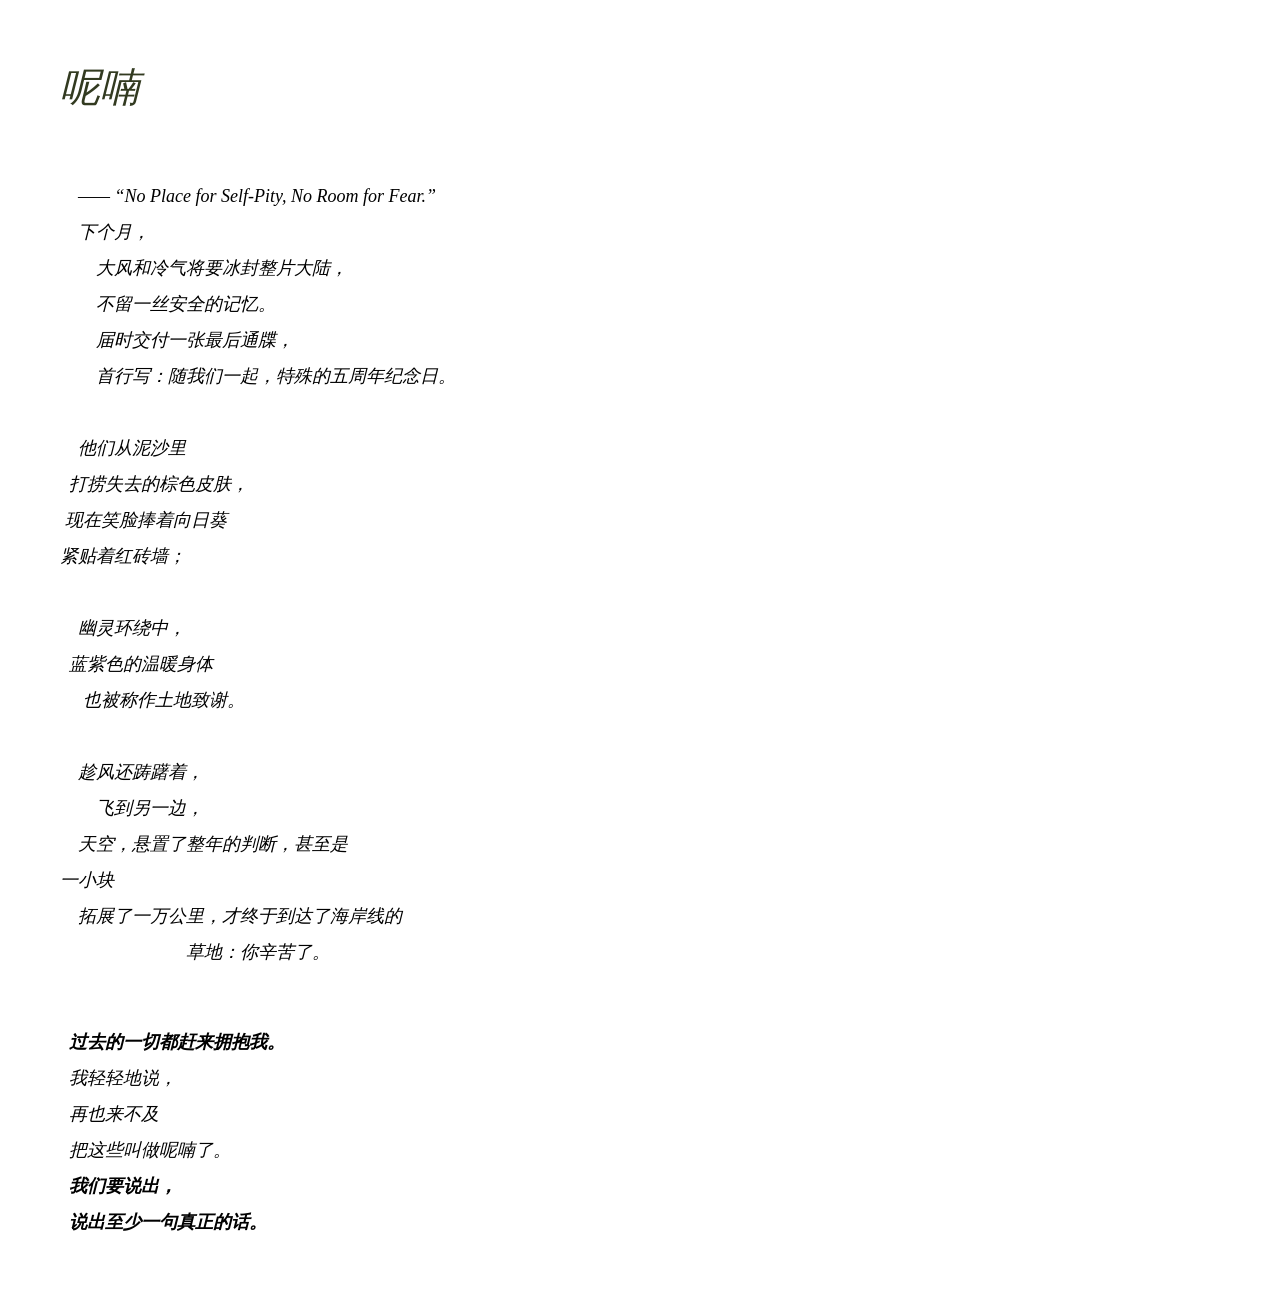
==== mypoem/index.html @ c50275a0 "v0.0.3" ====
<!DOCTYPE html>
<html lang="zh-CN">

<head>
  <meta charset="UTF-8">
  <title>My Poem</title>
  <link rel="stylesheet" href="style.css">
</head>
<body>
  <h1>呢喃</h1>
  <p>
    —— “No Place for Self-Pity, No Room for Fear.”
    下个月，
        大风和冷气将要冰封整片大陆，
        不留一丝安全的记忆。
        届时交付一张最后通牒，
        首行写：随我们一起，特殊的五周年纪念日。

    他们从泥沙里
  打捞失去的棕色皮肤，
 现在笑脸捧着向日葵
紧贴着红砖墙；

    幽灵环绕中，
  蓝紫色的温暖身体
     也被称作土地致谢。

    趁风还踌躇着，
        飞到另一边，
    天空，悬置了整年的判断，甚至是
一小块
    拓展了一万公里，才终于到达了海岸线的
                            草地：你辛苦了。
<p class="ending">
  <span class="emphasis">过去的一切都赶来拥抱我。</span>
  我轻轻地说，
  再也来不及
  把这些叫做呢喃了。
  <span class="emphasis">我们要说出，
  说出至少一句真正的话。</span>
</p>
</body>

</html>
---- mypoem/style.css ----
body {
  background-color: white;
  color: black;
  margin: 60px;
}

h1 {
  /*position: absolute;*/

  font-family: Georgia, serif;
  font-size: 40px;
  font-style: italic;
  font-weight: normal;
  color: rgb(50, 58, 32);

  animation: move 4s ease-out forwards;
}

p {
  font-family: Georgia, serif;
  font-size: 18px;
  line-height: 2;
  font-style: italic;
  white-space: pre-wrap;
  width: fit-content;

}


.emphasis {
  font-weight: bold;
  font-weight: 700;
}
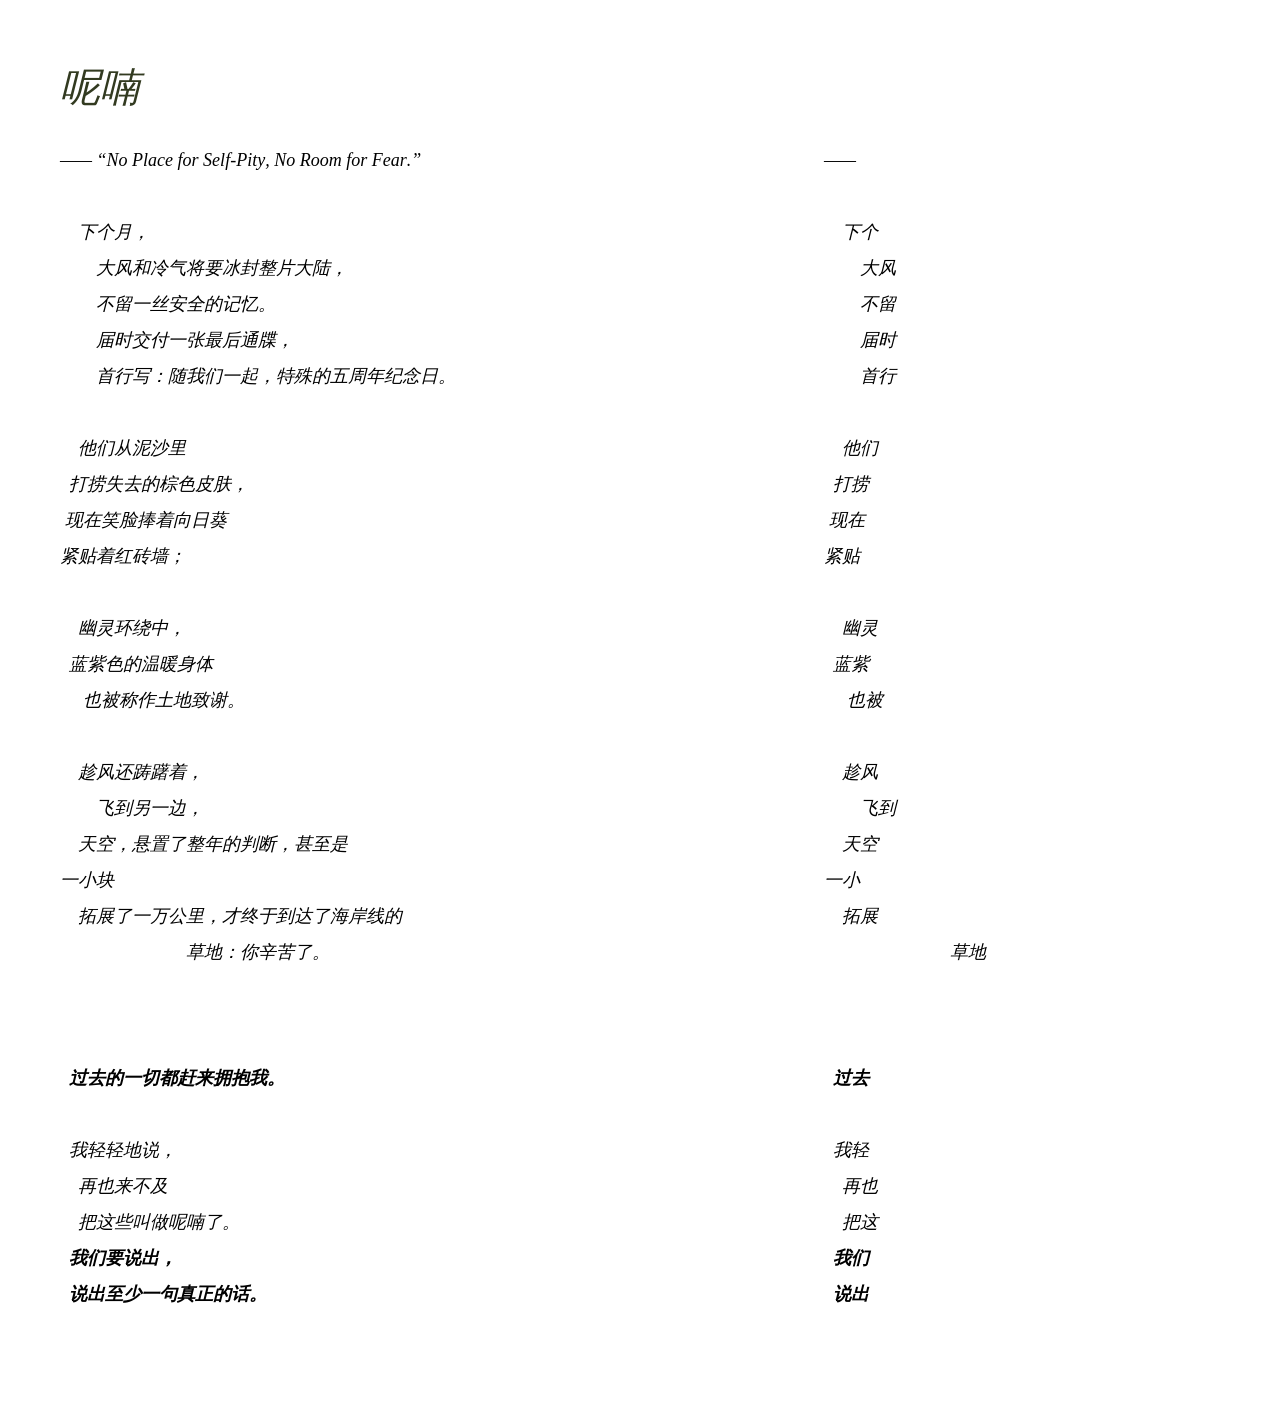
==== commit fe6eb6b2: "v0.0.5" ====
--- a/mypoem/index.html
+++ b/mypoem/index.html
@@ -4,13 +4,15 @@
 
 <head>
   <meta charset="UTF-8">
+  <meta name="viewport" content="width=device-width, initial-scale=1">
   <title>My Poem</title>
   <link rel="stylesheet" href="style.css">
 </head>
 <body>
-  <h1>呢喃</h1>
-  <p>
-    —— “No Place for Self-Pity, No Room for Fear.”
+
+  <h1> 呢喃</h1>
+  <p>—— “No Place for Self-Pity, No Room for Fear.”
+
     下个月，
         大风和冷气将要冰封整片大陆，
         不留一丝安全的记忆。
@@ -32,14 +34,17 @@
 一小块
     拓展了一万公里，才终于到达了海岸线的
                             草地：你辛苦了。
+</p>
 <p class="ending">
   <span class="emphasis">过去的一切都赶来拥抱我。</span>
+
   我轻轻地说，
-  再也来不及
-  把这些叫做呢喃了。
+    再也来不及
+    把这些叫做呢喃了。
   <span class="emphasis">我们要说出，
   说出至少一句真正的话。</span>
 </p>
+  <script src="script.js" defer></script>
 </body>
 
 </html>
--- a/mypoem/style.css
+++ b/mypoem/style.css
@@ -14,7 +14,7 @@
   font-weight: normal;
   color: rgb(50, 58, 32);
 
-  animation: move 4s ease-out forwards;
+
 }
 
 p {
@@ -35,3 +35,40 @@
 
 
 
+
+/* 原诗保持在文档中；移动副本单独绘制，不改变原有排版。 */
+:root {
+  --round-interval: 500ms;
+  --tab-size: 4;
+}
+
+.poem-line {
+  display: block;
+  min-height: 2em;
+  white-space: pre;
+}
+
+.poem-character {
+  display: inline-block;
+  white-space: pre;
+}
+
+.poem-copies {
+  position: absolute;
+  top: 0;
+  left: 0;
+  width: 100%;
+  pointer-events: none;
+  overflow: clip;
+}
+
+.poem-copy {
+  position: absolute;
+  white-space: pre;
+  margin: 0;
+  will-change: transform;
+}
+
+@media (max-width: 700px) {
+  body { margin: 24px; }
+}
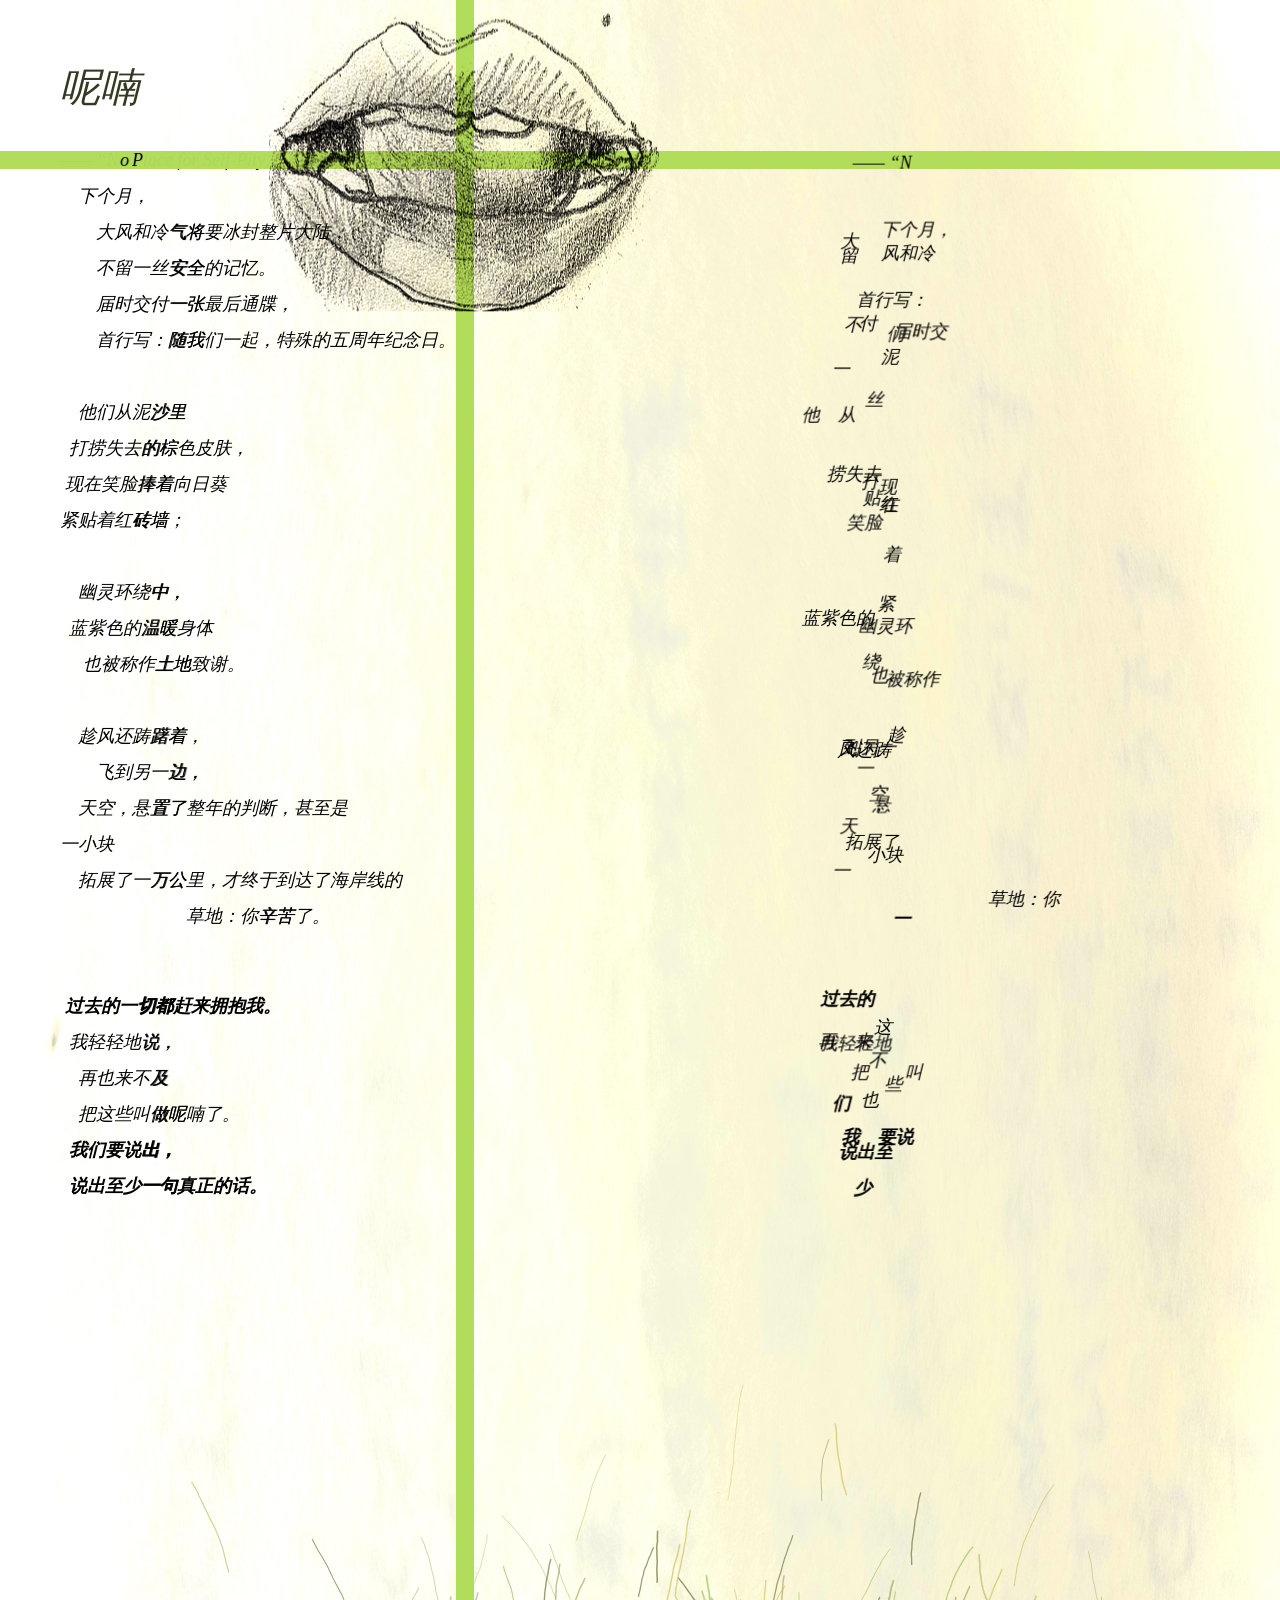
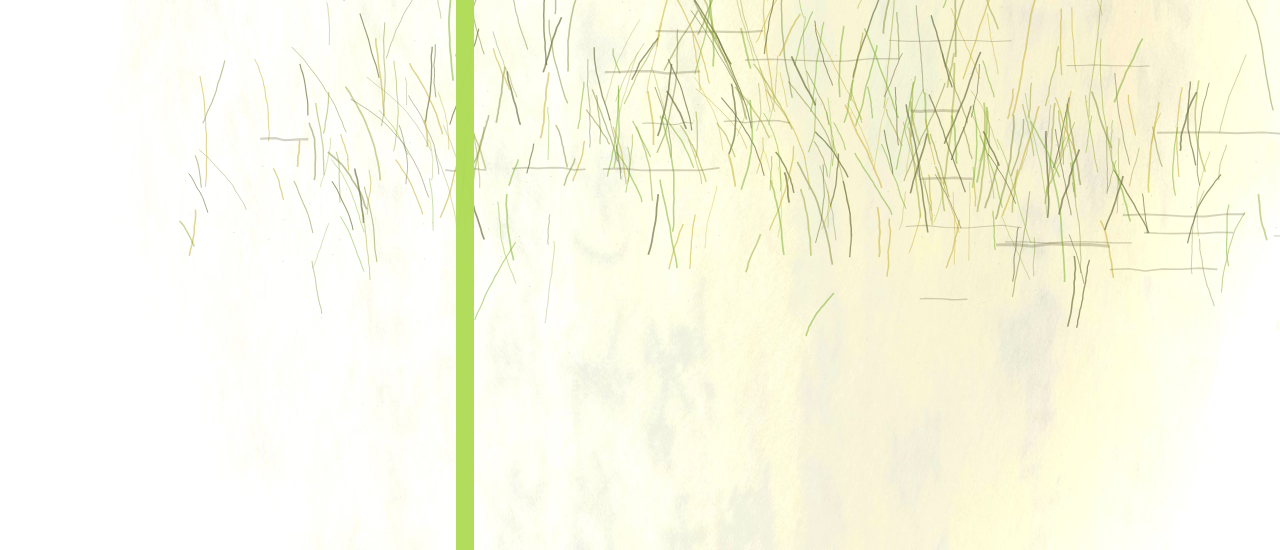
==== commit 8bb71cb8: "v0.0.6" ====
--- a/mypoem/index.html
+++ b/mypoem/index.html
@@ -6,13 +6,12 @@
   <meta charset="UTF-8">
   <meta name="viewport" content="width=device-width, initial-scale=1">
   <title>My Poem</title>
-  <link rel="stylesheet" href="style.css">
+  <link rel="stylesheet" href="style.css?v=20261102-audio-blend-2">
 </head>
 <body>
 
   <h1> 呢喃</h1>
   <p>—— “No Place for Self-Pity, No Room for Fear.”
-
     下个月，
         大风和冷气将要冰封整片大陆，
         不留一丝安全的记忆。
@@ -34,10 +33,7 @@
 一小块
     拓展了一万公里，才终于到达了海岸线的
                             草地：你辛苦了。
-</p>
-<p class="ending">
-  <span class="emphasis">过去的一切都赶来拥抱我。</span>
-
+<p class="ending"> <span class="emphasis">过去的一切都赶来拥抱我。</span>
   我轻轻地说，
     再也来不及
     把这些叫做呢喃了。
@@ -45,6 +41,12 @@
   说出至少一句真正的话。</span>
 </p>
   <script src="script.js" defer></script>
+  <script src="grass.js" defer></script>
+  <script src="score.js" defer></script>
+  <script src="visual-input.js" defer></script>
+  <script src="strings.js" defer></script>
+  <script src="interaction.js" defer></script>
+  <script src="sound.js?v=20261102-audio-blend-2" defer></script>
 </body>
 
 </html>
--- a/mypoem/style.css
+++ b/mypoem/style.css
@@ -1,6 +1,15 @@
+/* 整张背景随整页的宽、高拉伸，包含页面四周和滚动区域。 */
+html {
+  min-height: 100vh;
+  background-color: #fffef2;
+  background-image: url("background.jpg");
+  background-repeat: no-repeat;
+  background-position: center;
+  background-size: 100% 100%;
+}
 
 body {
-  background-color: white;
+  background-color: transparent;
   color: black;
   margin: 60px;
 }
@@ -38,7 +47,7 @@
 
 /* 原诗保持在文档中；移动副本单独绘制，不改变原有排版。 */
 :root {
-  --round-interval: 500ms;
+  --round-interval: 250ms;
   --tab-size: 4;
 }
 
@@ -72,3 +81,91 @@
 @media (max-width: 700px) {
   body { margin: 24px; }
 }
+
+/* 阅读提示竖条：默认 42 BPM，4/4 拍，一次扫描为一小节。 */
+:root {
+  --reader-duration: 5.714285714s;
+}
+.poem-reader {
+  position: absolute;
+  top: 0;
+  left: var(--reader-start, 0px);
+  width: calc(var(--reader-travel, 0px) + var(--reader-width, 18px));
+  min-height: 100vh;
+  overflow: clip;
+  pointer-events: none;
+  z-index: 0;
+}
+.poem-reader::before {
+  content: "";
+  position: absolute;
+  top: 0;
+  bottom: 0;
+  left: 0;
+  width: var(--reader-width, 18px);
+  background-color: #b1dd59f9;
+  animation: poem-reader-scan var(--reader-duration) linear infinite;
+  will-change: transform;
+}
+@keyframes poem-reader-scan {
+  from { transform: translateX(0); }
+  to { transform: translateX(var(--reader-travel, 0px)); }
+}
+
+/* 底层顺序：阅读竖条 → 草地 → 原诗 → 文字副本。 */
+/* 保持 body 与 html 背景处于同一混合上下文，让嘴唇叠到底图上。 */
+.grass-field { z-index: 1; }
+body > p, body > h1 { z-index: 2; }
+.poem-copies { z-index: 3; }
+.poem-sound {
+  position: fixed;
+  top: 0;
+  left: 0;
+  transform: translate(-50%, -50%);
+  z-index: 10;
+  background: transparent;
+  mix-blend-mode: multiply;
+  isolation: auto;
+}
+/* 整个嘴唇按钮作为一个图层，与下方页面正片叠底。 */
+.poem-sound button, .poem-sound img { mix-blend-mode: normal; }
+.poem-sound button {
+  display: block;
+  position: relative;
+  width: min(392px, calc(100vw - 32px));
+  aspect-ratio: 1.294 / 1;
+  padding: 0;
+  border: 0;
+  border-radius: 3px;
+  background: transparent;
+  cursor: pointer;
+  -webkit-tap-highlight-color: transparent;
+}
+/* 去色、淡暖纸色与稍强对比，保留铅笔颗粒，模拟旧扫描稿。 */
+.poem-sound img {
+  position: absolute;
+  inset: 0;
+  width: 100%;
+  height: 100%;
+  object-fit: contain;
+  filter: grayscale(1) sepia(.18) contrast(1.14) brightness(1.04);
+  pointer-events: none;
+  user-select: none;
+}
+.poem-sound .sound-playing { visibility: hidden; }
+.poem-sound button[aria-pressed="true"] .sound-playing { visibility: visible; }
+.poem-sound button[aria-pressed="true"] .sound-muted { visibility: hidden; }
+.poem-sound button:focus-visible { outline: 2px solid #323a20; outline-offset: 4px; }
+.poem-sound button:disabled { cursor: wait; }
+
+/* 水平条与垂直扫描条交叉的窗口，就是当前的读谱区域。 */
+.poem-row-reader {
+  position: absolute;
+  left: 0;
+  width: 100%;
+  height: 18px;
+  background-color: #b1dd59f9;
+  pointer-events: none;
+  z-index: 0;
+}
+.poem-row-reader[hidden] { display: none; }
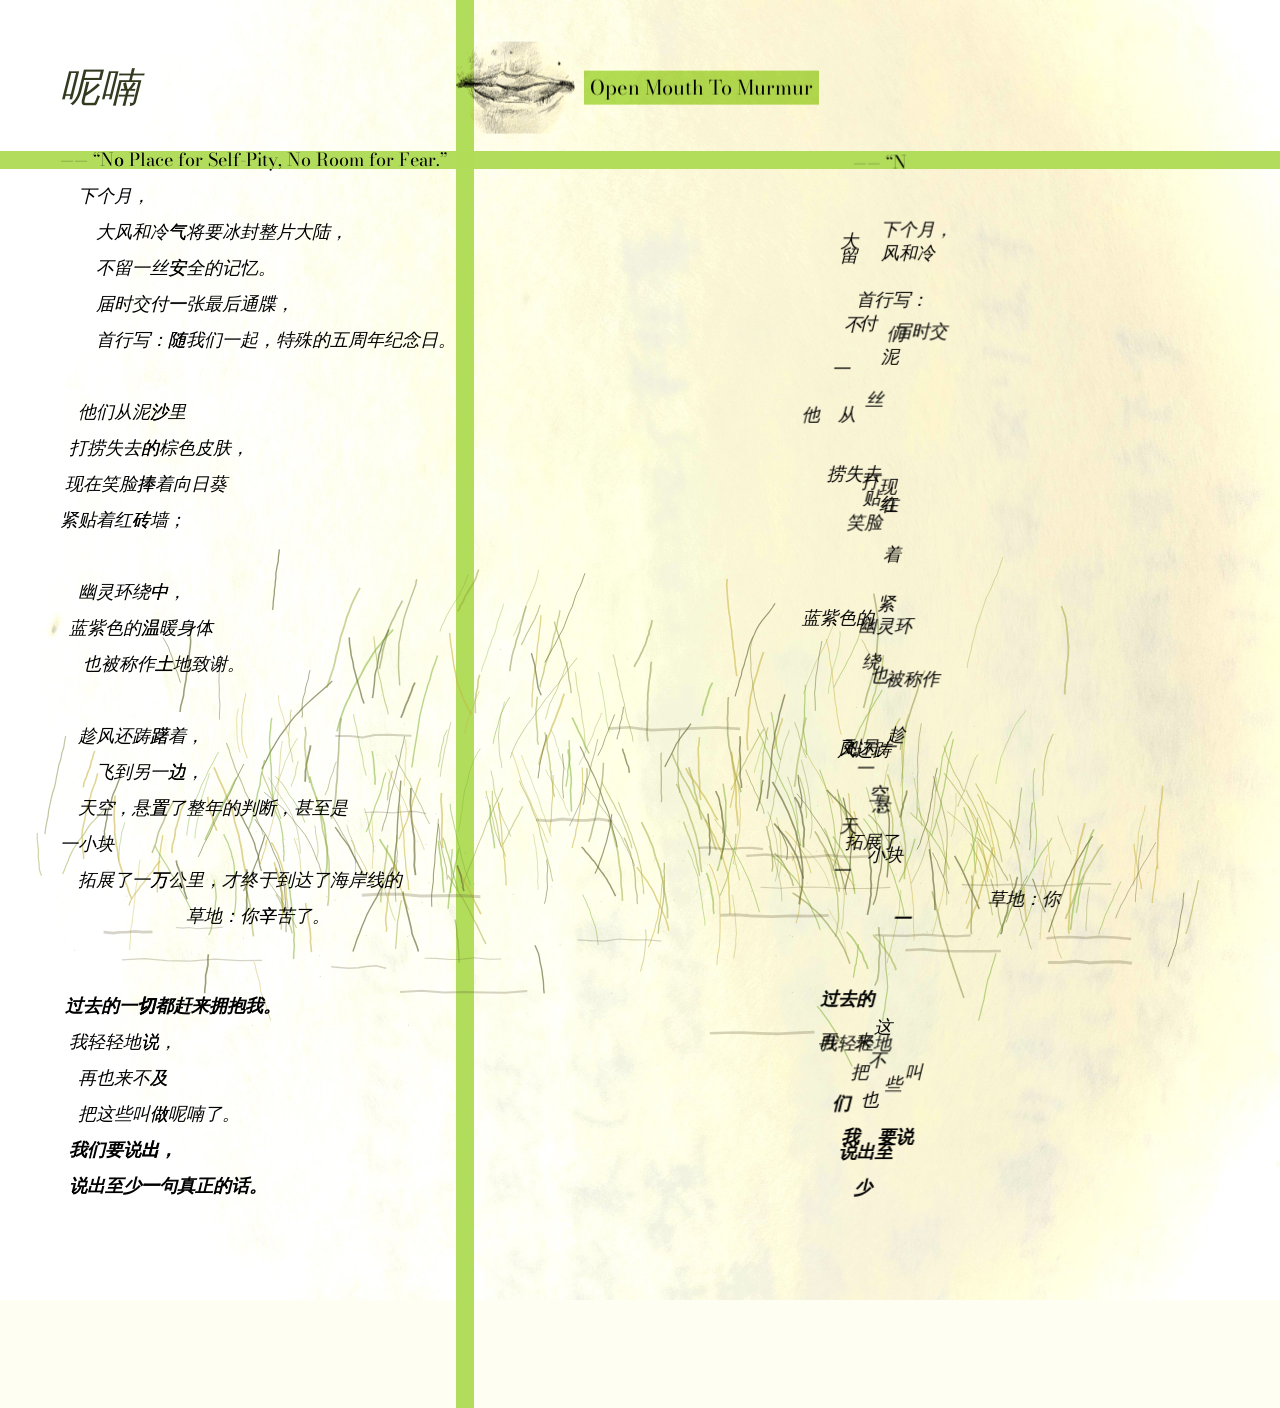
==== commit bbbeee0a: "v0.0.7" ====
--- a/mypoem/index.html
+++ b/mypoem/index.html
@@ -6,12 +6,25 @@
   <meta charset="UTF-8">
   <meta name="viewport" content="width=device-width, initial-scale=1">
   <title>My Poem</title>
-  <link rel="stylesheet" href="style.css?v=20261102-audio-blend-2">
+  <link rel="preconnect" href="https://fonts.googleapis.com">
+  <link rel="preconnect" href="https://fonts.gstatic.com" crossorigin>
+  <link rel="stylesheet" href="https://fonts.googleapis.com/css2?family=Bodoni+Moda:wght@400&amp;display=swap">
+  <link rel="stylesheet" href="style.css?v=20261102-reader-aligned-multiply">
 </head>
 <body>
 
-  <h1> 呢喃</h1>
-  <p>—— “No Place for Self-Pity, No Room for Fear.”
+  <h1><span class="poem-title"> 呢喃</span></h1>
+  <div class="poem-sound" data-audio-state="muted">
+    <button type="button" aria-pressed="false" aria-label="播放声音" title="播放声音" aria-describedby="poem-sound-label">
+      <img class="sound-muted" src="sound-muted.jpg" alt="" width="1019" height="788" draggable="false">
+      <img class="sound-playing" src="sound-playing.jpg" alt="" width="977" height="755" draggable="false">
+    </button>
+    <span class="poem-sound-label" id="poem-sound-label">
+      <span class="sound-label-muted">Open Mouth To Murmur</span>
+      <span class="sound-label-playing">Shut Up</span>
+    </span>
+  </div>
+  <p><span class="poem-quote">—— “No Place for Self-Pity, No Room for Fear.”</span>
     下个月，
         大风和冷气将要冰封整片大陆，
         不留一丝安全的记忆。
@@ -40,13 +53,13 @@
   <span class="emphasis">我们要说出，
   说出至少一句真正的话。</span>
 </p>
-  <script src="script.js" defer></script>
+  <script src="script.js?v=20261102-modern-font" defer></script>
   <script src="grass.js" defer></script>
   <script src="score.js" defer></script>
   <script src="visual-input.js" defer></script>
   <script src="strings.js" defer></script>
   <script src="interaction.js" defer></script>
-  <script src="sound.js?v=20261102-audio-blend-2" defer></script>
+  <script src="sound.js?v=20261102-reader-aligned-multiply" defer></script>
 </body>
 
 </html>
--- a/mypoem/style.css
+++ b/mypoem/style.css
@@ -114,25 +114,57 @@
 
 /* 底层顺序：阅读竖条 → 草地 → 原诗 → 文字副本。 */
 /* 保持 body 与 html 背景处于同一混合上下文，让嘴唇叠到底图上。 */
-.grass-field { z-index: 1; }
-body > p, body > h1 { z-index: 2; }
+.grass-field { position: absolute; pointer-events: none; z-index: 1; }
+body > p, body > h1 { position: relative; z-index: 2; }
 .poem-copies { z-index: 3; }
 .poem-sound {
-  position: fixed;
-  top: 0;
-  left: 0;
-  transform: translate(-50%, -50%);
+  position: absolute;
+  top: 0;
+  left: 0;
+  width: max-content;
+  transform: translateY(-50%);
+  display: flex;
+  align-items: center;
+  gap: 8px;
   z-index: 10;
   background: transparent;
   mix-blend-mode: multiply;
   isolation: auto;
 }
-/* 整个嘴唇按钮作为一个图层，与下方页面正片叠底。 */
+/* 在外层统一正片叠底，让嘴唇穿过内部旋转图层与页面底图混合。 */
 .poem-sound button, .poem-sound img { mix-blend-mode: normal; }
+/* 声音提示与英文引句共用 Bodoni Moda 衬线字体。 */
+.poem-sound-label, .poem-quote {
+  font-family: "Bodoni Moda", Georgia, serif;
+  font-optical-sizing: auto;
+  font-style: normal;
+}
+.poem-sound-label {
+  padding: 3px 6px;
+  background-color: #b1dd59f9;
+  color: #000;
+  font-size: 20px;
+  font-weight: normal;
+  font-style: normal;
+  line-height: 1.4;
+  white-space: nowrap;
+  display: inline-block;
+  transform-origin: center;
+  animation: murmur-label-sway 2.5s linear infinite alternate;
+}
+/* 参考长方形的往返旋转：绿底与文字作为一个整体运动。 */
+@keyframes murmur-label-sway {
+  from { transform: translateY(0) rotate(-10deg); }
+  to { transform: translateY(2px) rotate(10deg); }
+}
+
+.sound-label-playing { display: none; }
+.poem-sound button[aria-pressed="true"] + .poem-sound-label .sound-label-muted { display: none; }
+.poem-sound button[aria-pressed="true"] + .poem-sound-label .sound-label-playing { display: inline; }
 .poem-sound button {
   display: block;
   position: relative;
-  width: min(392px, calc(100vw - 32px));
+  width: min(120px, calc(100vw - 32px));
   aspect-ratio: 1.294 / 1;
   padding: 0;
   border: 0;
@@ -140,6 +172,17 @@
   background: transparent;
   cursor: pointer;
   -webkit-tap-highlight-color: transparent;
+  transform-origin: center;
+  animation: murmur-mouth-sway 11.6s ease-in-out infinite;
+}
+/* 独立于提示字的节拍：左右交替，大小摆幅与每次转向的时长不同。 */
+@keyframes murmur-mouth-sway {
+  0%, 100% { transform: rotate(-8deg); }
+  17% { transform: rotate(20deg); }
+  34% { transform: rotate(-5deg); }
+  49% { transform: rotate(12deg); }
+  72% { transform: rotate(-22deg); }
+  88% { transform: rotate(6deg); }
 }
 /* 去色、淡暖纸色与稍强对比，保留铅笔颗粒，模拟旧扫描稿。 */
 .poem-sound img {
@@ -152,9 +195,27 @@
   pointer-events: none;
   user-select: none;
 }
+/* 关闭时闭嘴并摆动；开启时停止旋转，改为两张嘴唇交替出现。 */
 .poem-sound .sound-playing { visibility: hidden; }
-.poem-sound button[aria-pressed="true"] .sound-playing { visibility: visible; }
-.poem-sound button[aria-pressed="true"] .sound-muted { visibility: hidden; }
+.poem-sound button[aria-pressed="true"],
+.poem-sound button[aria-pressed="true"] + .poem-sound-label {
+  animation: none;
+  transform: none;
+}
+.poem-sound button[aria-pressed="true"] .sound-playing {
+  animation: murmur-mouth-open .7s steps(1, end) infinite;
+}
+.poem-sound button[aria-pressed="true"] .sound-muted {
+  animation: murmur-mouth-closed .7s steps(1, end) infinite;
+}
+@keyframes murmur-mouth-open {
+  0%, 100% { visibility: visible; }
+  50% { visibility: hidden; }
+}
+@keyframes murmur-mouth-closed {
+  0%, 100% { visibility: hidden; }
+  50% { visibility: visible; }
+}
 .poem-sound button:focus-visible { outline: 2px solid #323a20; outline-offset: 4px; }
 .poem-sound button:disabled { cursor: wait; }
 
@@ -169,3 +230,9 @@
   z-index: 0;
 }
 .poem-row-reader[hidden] { display: none; }
+
+@media (max-width: 520px) {
+  .poem-sound { gap: 6px; }
+  .poem-sound button { width: 72px; }
+  .poem-sound-label { font-size: 14px; padding: 3px 4px; }
+}
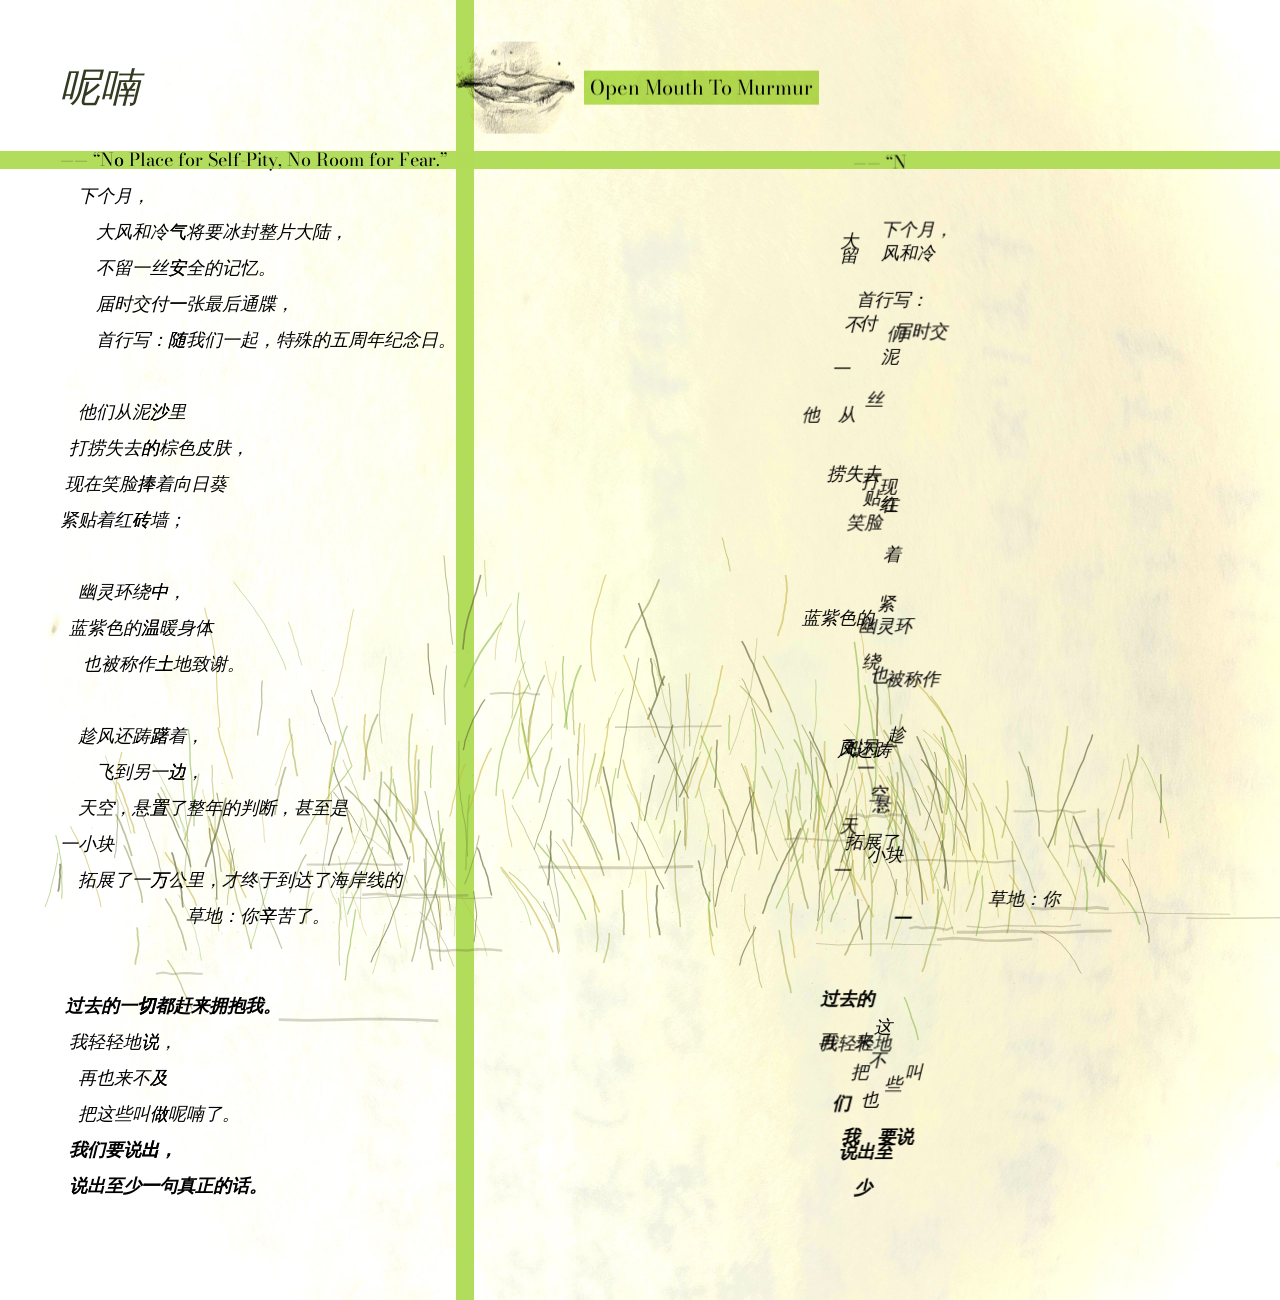
==== commit 8866b614: "v0.0.8" ====
--- a/mypoem/index.html
+++ b/mypoem/index.html
@@ -5,11 +5,11 @@
 <head>
   <meta charset="UTF-8">
   <meta name="viewport" content="width=device-width, initial-scale=1">
-  <title>My Poem</title>
+  <title>Murmur</title>
   <link rel="preconnect" href="https://fonts.googleapis.com">
   <link rel="preconnect" href="https://fonts.gstatic.com" crossorigin>
   <link rel="stylesheet" href="https://fonts.googleapis.com/css2?family=Bodoni+Moda:wght@400&amp;display=swap">
-  <link rel="stylesheet" href="style.css?v=20261102-reader-aligned-multiply">
+  <link rel="stylesheet" href="style.css?v=20261102-page-bounds">
 </head>
 <body>
 
@@ -53,13 +53,14 @@
   <span class="emphasis">我们要说出，
   说出至少一句真正的话。</span>
 </p>
-  <script src="script.js?v=20261102-modern-font" defer></script>
-  <script src="grass.js" defer></script>
+  <div class="poem-effects" aria-hidden="true"></div>
+  <script src="script.js?v=20261102-page-bounds" defer></script>
+  <script src="grass.js?v=20261102-page-bounds" defer></script>
   <script src="score.js" defer></script>
   <script src="visual-input.js" defer></script>
   <script src="strings.js" defer></script>
   <script src="interaction.js" defer></script>
-  <script src="sound.js?v=20261102-reader-aligned-multiply" defer></script>
+  <script src="sound.js?v=20261102-page-bounds" defer></script>
 </body>
 
 </html>
--- a/mypoem/style.css
+++ b/mypoem/style.css
@@ -1,5 +1,6 @@
 /* 整张背景随整页的宽、高拉伸，包含页面四周和滚动区域。 */
 html {
+  position: relative;
   min-height: 100vh;
   background-color: #fffef2;
   background-image: url("background.jpg");
@@ -60,6 +61,14 @@
 .poem-character {
   display: inline-block;
   white-space: pre;
+}
+
+/* 装饰图层不参与页面高度，超出背景边界的部分不产生额外滚动区域。 */
+.poem-effects {
+  position: absolute;
+  inset: 0;
+  overflow: clip;
+  pointer-events: none;
 }
 
 .poem-copies {
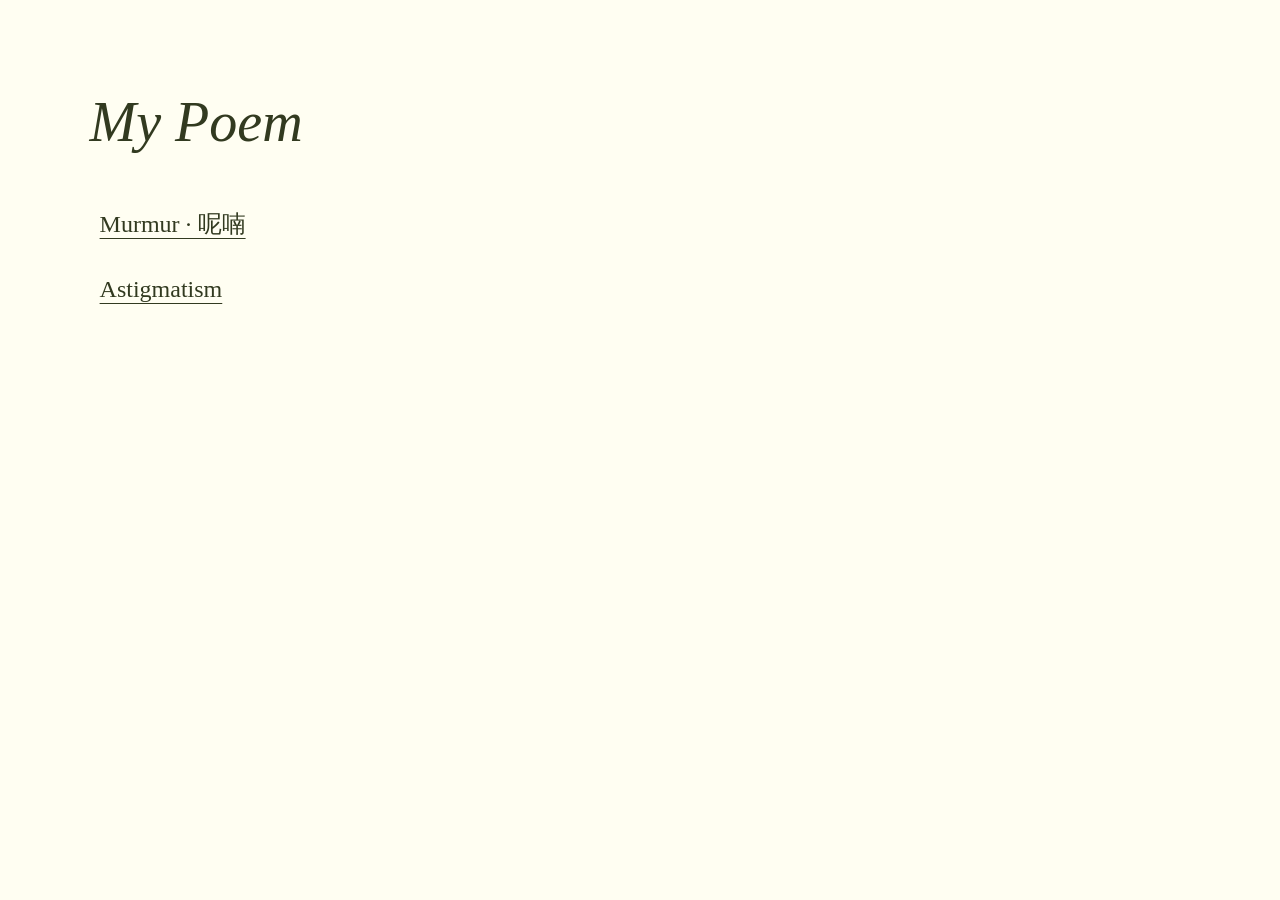
==== commit 37af5337: "v0.0.9" ====
--- a/mypoem/index.html
+++ b/mypoem/index.html
@@ -1,66 +1,30 @@
-
 <!DOCTYPE html>
 <html lang="zh-CN">
-
 <head>
   <meta charset="UTF-8">
   <meta name="viewport" content="width=device-width, initial-scale=1">
-  <title>Murmur</title>
-  <link rel="preconnect" href="https://fonts.googleapis.com">
-  <link rel="preconnect" href="https://fonts.gstatic.com" crossorigin>
-  <link rel="stylesheet" href="https://fonts.googleapis.com/css2?family=Bodoni+Moda:wght@400&amp;display=swap">
-  <link rel="stylesheet" href="style.css?v=20261102-page-bounds">
+  <title>My Poem</title>
+  <meta name="description" content="My Poem — Murmur 与 Astigmatism，诗歌与网页作品目录。">
+  <style>
+    body { margin: 0; padding: clamp(28px, 7vw, 96px); background: #fffef2; color: #323a20; font-family: Georgia, "Songti SC", serif; }
+    main { max-width: 680px; }
+    h1 { margin: 0 0 48px; font-size: clamp(36px, 7vw, 56px); font-weight: normal; font-style: italic; }
+    ul { padding: 0; margin: 0; list-style: none; }
+    li + li { margin-top: 24px; }
+    a { display: inline-block; padding: 6px 10px; color: inherit; font-size: 24px; text-decoration-thickness: 1px; text-underline-offset: 6px; }
+    a:hover, a:focus-visible { background: #b1dd59f9; }
+    a:focus-visible { outline: 2px solid #323a20; outline-offset: 4px; }
+  </style>
 </head>
 <body>
-
-  <h1><span class="poem-title"> 呢喃</span></h1>
-  <div class="poem-sound" data-audio-state="muted">
-    <button type="button" aria-pressed="false" aria-label="播放声音" title="播放声音" aria-describedby="poem-sound-label">
-      <img class="sound-muted" src="sound-muted.jpg" alt="" width="1019" height="788" draggable="false">
-      <img class="sound-playing" src="sound-playing.jpg" alt="" width="977" height="755" draggable="false">
-    </button>
-    <span class="poem-sound-label" id="poem-sound-label">
-      <span class="sound-label-muted">Open Mouth To Murmur</span>
-      <span class="sound-label-playing">Shut Up</span>
-    </span>
-  </div>
-  <p><span class="poem-quote">—— “No Place for Self-Pity, No Room for Fear.”</span>
-    下个月，
-        大风和冷气将要冰封整片大陆，
-        不留一丝安全的记忆。
-        届时交付一张最后通牒，
-        首行写：随我们一起，特殊的五周年纪念日。
-
-    他们从泥沙里
-  打捞失去的棕色皮肤，
- 现在笑脸捧着向日葵
-紧贴着红砖墙；
-
-    幽灵环绕中，
-  蓝紫色的温暖身体
-     也被称作土地致谢。
-
-    趁风还踌躇着，
-        飞到另一边，
-    天空，悬置了整年的判断，甚至是
-一小块
-    拓展了一万公里，才终于到达了海岸线的
-                            草地：你辛苦了。
-<p class="ending"> <span class="emphasis">过去的一切都赶来拥抱我。</span>
-  我轻轻地说，
-    再也来不及
-    把这些叫做呢喃了。
-  <span class="emphasis">我们要说出，
-  说出至少一句真正的话。</span>
-</p>
-  <div class="poem-effects" aria-hidden="true"></div>
-  <script src="script.js?v=20261102-page-bounds" defer></script>
-  <script src="grass.js?v=20261102-page-bounds" defer></script>
-  <script src="score.js" defer></script>
-  <script src="visual-input.js" defer></script>
-  <script src="strings.js" defer></script>
-  <script src="interaction.js" defer></script>
-  <script src="sound.js?v=20261102-page-bounds" defer></script>
+  <main>
+    <h1>My Poem</h1>
+    <nav aria-label="作品目录">
+      <ul>
+        <li><a href="./murmur/index.html">Murmur · 呢喃</a></li>
+        <li><a href="./astigmatism/index.html">Astigmatism</a></li>
+      </ul>
+    </nav>
+  </main>
 </body>
-
 </html>
